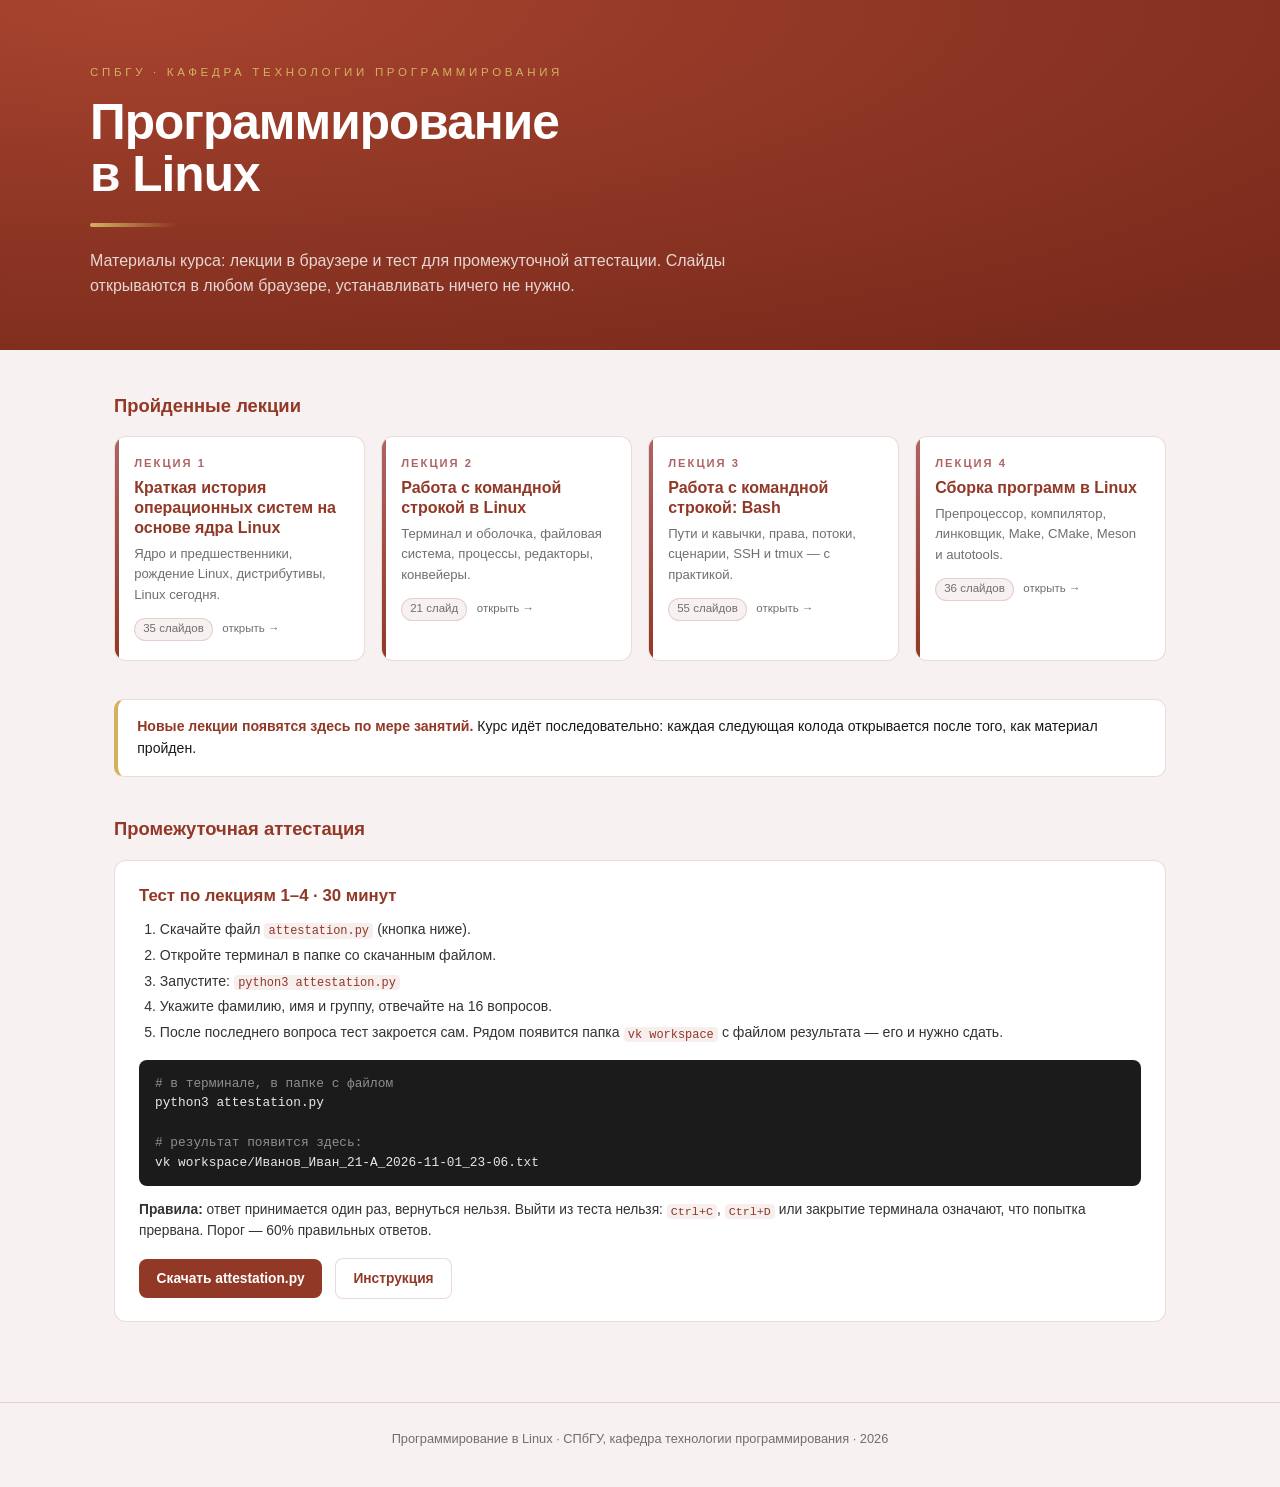
==== index.html @ dd2f9af8 "Программирование в Linux: лекции 1-4 и тест" ====
<!DOCTYPE html>
<html lang="ru">
<head>
<meta charset="utf-8" />
<meta name="viewport" content="width=device-width, initial-scale=1" />
<title>Программирование в Linux — СПбГУ</title>
<style>
  :root {
    --wine: #923826;
    --wine-dark: #7a2a1c;
    --gold: #d3b25f;
    --rose: #ae6464;
    --tint: #f8f1f1;
    --ink: #181818;
    --muted: #6f6f6f;
    --line: rgba(146, 56, 38, 0.18);
  }
  * { box-sizing: border-box; }
  body {
    margin: 0;
    font-family: "Liberation Sans", "DejaVu Sans", system-ui, sans-serif;
    background: var(--tint);
    color: var(--ink);
    line-height: 1.55;
  }
  header {
    background: radial-gradient(120% 120% at 12% 8%, #24457f 0%, #16233c 45%, #0d1020 100%);
    background: radial-gradient(120% 120% at 10% 0%, #a8442f 0%, var(--wine) 45%, var(--wine-dark) 100%);
    color: #fff;
    padding: 4rem 1.5rem 3.2rem;
  }
  .wrap { max-width: 1100px; margin: 0 auto; }
  .kicker {
    font-size: 0.72rem; letter-spacing: 0.32em; text-transform: uppercase;
    color: var(--gold); margin: 0 0 0.9rem;
  }
  h1 { font-size: clamp(2rem, 5vw, 3.1rem); margin: 0; line-height: 1.05; letter-spacing: -0.02em; }
  .sub { color: rgba(255,255,255,.8); margin: 1rem 0 0; max-width: 40rem; font-size: 1rem; }
  .rule { width: 86px; height: 4px; border-radius: 4px; background: linear-gradient(90deg, var(--gold), transparent); margin: 1.4rem 0; }
  main { max-width: 1100px; margin: 0 auto; padding: 2.6rem 1.5rem 1rem; }
  h2 { font-size: 1.15rem; color: var(--wine); margin: 0 0 1rem; }
  .grid { display: grid; grid-template-columns: repeat(auto-fit, minmax(240px, 1fr)); gap: 1rem; }
  .card {
    display: block; text-decoration: none; color: inherit;
    background: #fff; border: 1px solid var(--line); border-radius: 12px;
    padding: 1.1rem 1.2rem 1.2rem; position: relative; overflow: hidden;
    transition: transform .18s ease, box-shadow .18s ease, border-color .18s ease;
  }
  .card::before {
    content: ""; position: absolute; left: 0; top: 0; bottom: 0; width: 4px;
    background: linear-gradient(180deg, var(--rose), var(--wine));
  }
  .card:hover { transform: translateY(-3px); box-shadow: 0 14px 30px rgba(146,56,38,.16); border-color: rgba(146,56,38,.35); }
  .num { font-size: .7rem; letter-spacing: .18em; color: var(--rose); font-weight: 700; }
  .card h3 { margin: .35rem 0 .4rem; font-size: 1rem; color: var(--wine); line-height: 1.25; }
  .card p { margin: 0; font-size: .82rem; color: var(--muted); }
  .meta { margin-top: .8rem; font-size: .72rem; color: var(--muted); display: flex; gap: .6rem; align-items: center; }
  .pill { background: var(--tint); border: 1px solid var(--line); border-radius: 99px; padding: .1rem .5rem; }
  .note {
    background: #fff; border: 1px solid var(--line); border-left: 4px solid var(--gold);
    border-radius: 10px; padding: 1rem 1.2rem; margin: 2.4rem 0 1rem; font-size: .88rem;
  }
  .note b { color: var(--wine); }
  .test {
    background: #fff; border: 1px solid var(--line); border-radius: 12px;
    padding: 1.4rem 1.5rem; margin: 1rem 0 2rem;
  }
  .test h3 { margin: 0 0 .5rem; color: var(--wine); font-size: 1.05rem; }
  .test ol { margin: .6rem 0 1rem; padding-left: 1.3rem; font-size: .88rem; color: #333; }
  .test li { margin: .25rem 0; }
  code {
    font-family: "Liberation Mono", "DejaVu Sans Mono", monospace;
    font-size: .85em; background: rgba(146,56,38,.08); color: var(--wine);
    border-radius: 4px; padding: .05em .35em;
  }
  pre {
    background: #1b1b1b; color: #e8e8e8; border-radius: 8px; padding: .85rem 1rem;
    overflow-x: auto; font-family: "Liberation Mono", monospace; font-size: .8rem;
  }
  pre .c { color: #8f8f8f; }
  .btn {
    display: inline-block; text-decoration: none; background: var(--wine); color: #fff;
    border-radius: 8px; padding: .55rem 1.1rem; font-size: .86rem; font-weight: 600;
    transition: background .18s ease;
  }
  .btn:hover { background: var(--wine-dark); }
  .btn.ghost { background: #fff; color: var(--wine); border: 1px solid var(--line); margin-left: .5rem; }
  footer {
    border-top: 1px solid var(--line); margin-top: 2rem; padding: 1.6rem 1.5rem 2.4rem;
    color: var(--muted); font-size: .8rem; text-align: center;
  }
</style>
</head>
<body>

<header>
  <div class="wrap">
    <p class="kicker">СПбГУ · кафедра технологии программирования</p>
    <h1>Программирование<br>в Linux</h1>
    <div class="rule"></div>
    <p class="sub">
      Материалы курса: лекции в браузере и тест для промежуточной аттестации.
      Слайды открываются в любом браузере, устанавливать ничего не нужно.
    </p>
  </div>
</header>

<main>

  <h2>Пройденные лекции</h2>

  <div class="grid">

    <a class="card" href="./01/">
      <div class="num">ЛЕКЦИЯ 1</div>
      <h3>Краткая история операционных систем на основе ядра Linux</h3>
      <p>Ядро и предшественники, рождение Linux, дистрибутивы, Linux сегодня.</p>
      <div class="meta"><span class="pill">35 слайдов</span> <span>открыть →</span></div>
    </a>

    <a class="card" href="./02/">
      <div class="num">ЛЕКЦИЯ 2</div>
      <h3>Работа с командной строкой в Linux</h3>
      <p>Терминал и оболочка, файловая система, процессы, редакторы, конвейеры.</p>
      <div class="meta"><span class="pill">21 слайд</span> <span>открыть →</span></div>
    </a>

    <a class="card" href="./03/">
      <div class="num">ЛЕКЦИЯ 3</div>
      <h3>Работа с командной строкой: Bash</h3>
      <p>Пути и кавычки, права, потоки, сценарии, SSH и tmux — с практикой.</p>
      <div class="meta"><span class="pill">55 слайдов</span> <span>открыть →</span></div>
    </a>

    <a class="card" href="./04/">
      <div class="num">ЛЕКЦИЯ 4</div>
      <h3>Сборка программ в Linux</h3>
      <p>Препроцессор, компилятор, линковщик, Make, CMake, Meson и autotools.</p>
      <div class="meta"><span class="pill">36 слайдов</span> <span>открыть →</span></div>
    </a>

  </div>

  <div class="note">
    <b>Новые лекции появятся здесь по мере занятий.</b> Курс идёт последовательно:
    каждая следующая колода открывается после того, как материал пройден.
  </div>

  <h2 style="margin-top:2.4rem">Промежуточная аттестация</h2>

  <div class="test">
    <h3>Тест по лекциям 1–4 · 30 минут</h3>
    <ol>
      <li>Скачайте файл <code>attestation.py</code> (кнопка ниже).</li>
      <li>Откройте терминал в папке со скачанным файлом.</li>
      <li>Запустите: <code>python3 attestation.py</code></li>
      <li>Укажите фамилию, имя и группу, отвечайте на 16 вопросов.</li>
      <li>После последнего вопроса тест закроется сам. Рядом появится папка
          <code>vk workspace</code> с файлом результата — его и нужно сдать.</li>
    </ol>

    <pre><span class="c"># в терминале, в папке с файлом</span>
python3 attestation.py

<span class="c"># результат появится здесь:</span>
vk workspace/Иванов_Иван_21-А_2026-11-01_23-06.txt</pre>

    <p style="font-size:.86rem;color:#333;margin:.2rem 0 1rem">
      <b>Правила:</b> ответ принимается один раз, вернуться нельзя.
      Выйти из теста нельзя: <code>Ctrl+C</code>, <code>Ctrl+D</code> или закрытие
      терминала означают, что попытка прервана. Порог — 60% правильных ответов.
    </p>

    <a class="btn" href="./attestation/attestation.py" download>Скачать attestation.py</a>
    <a class="btn ghost" href="./attestation/README.md">Инструкция</a>
  </div>

</main>

<footer>
  Программирование в Linux · СПбГУ, кафедра технологии программирования · 2026
</footer>

</body>
</html>
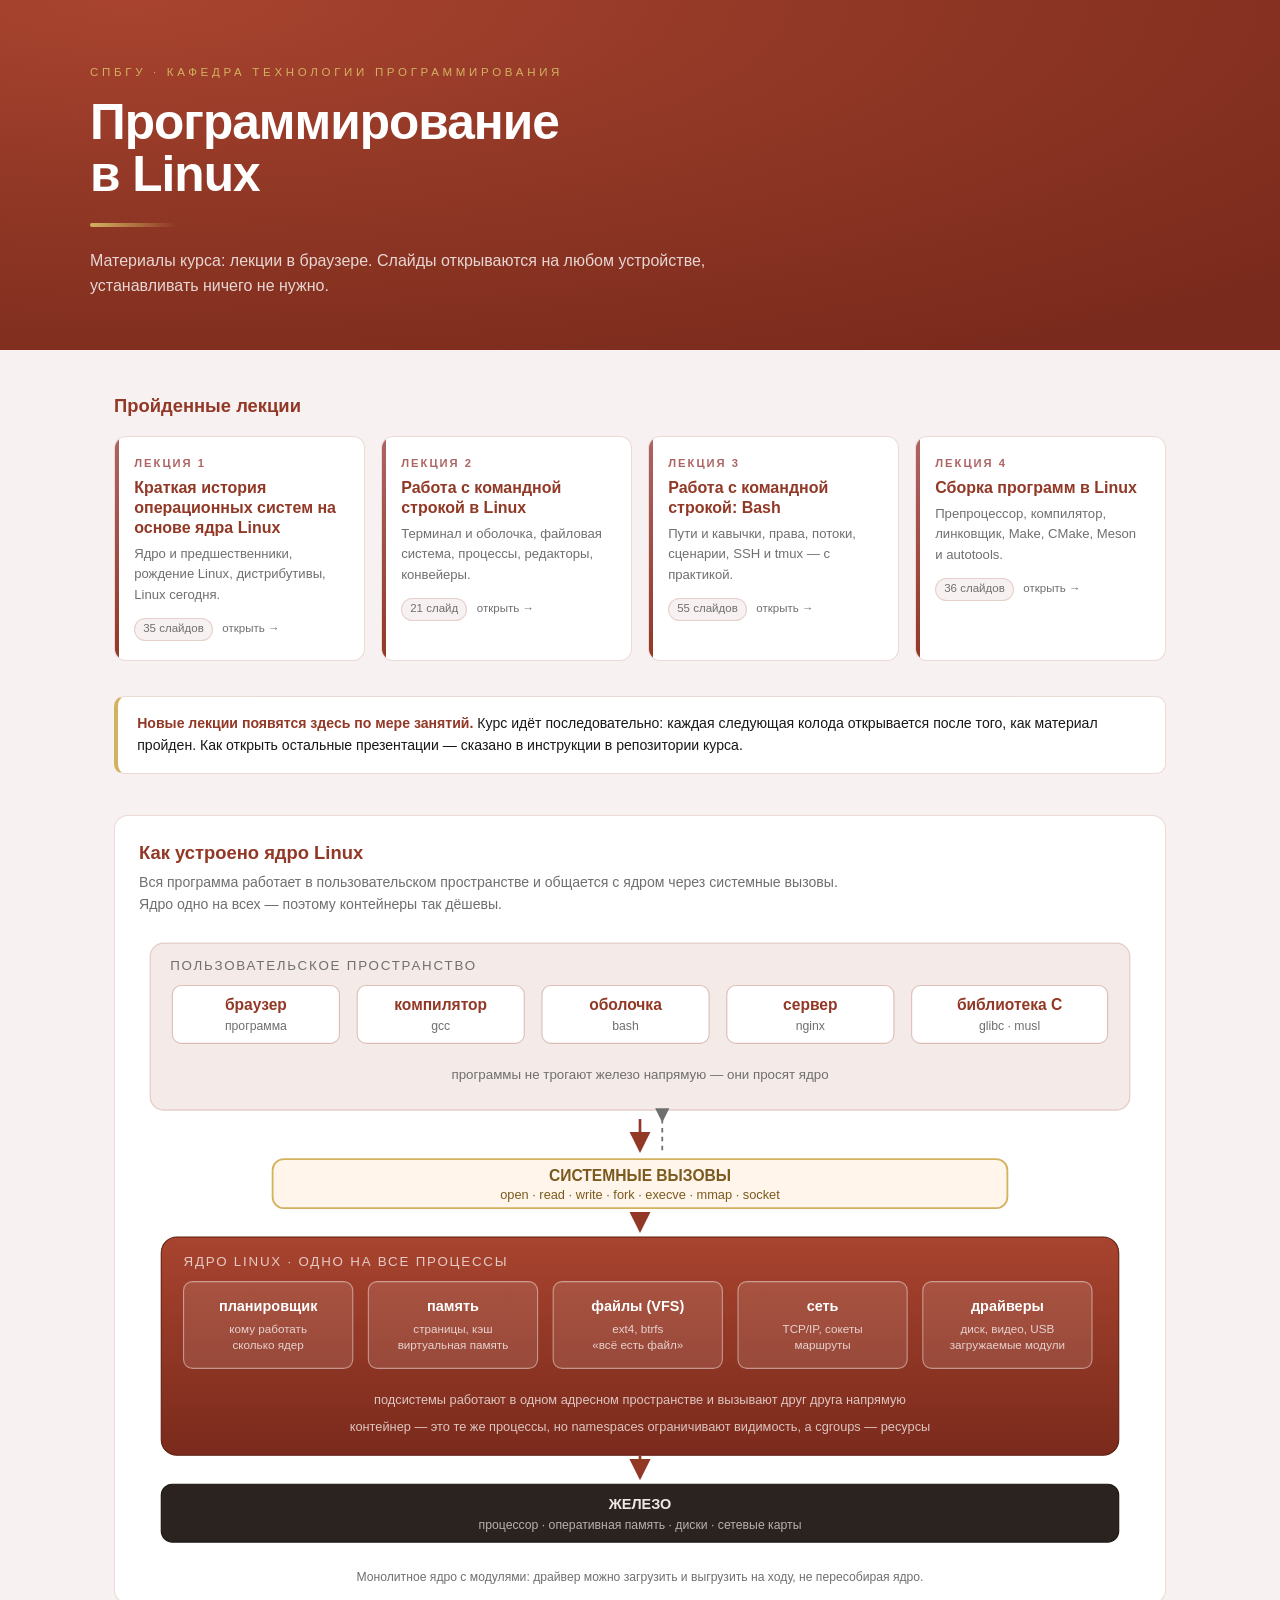
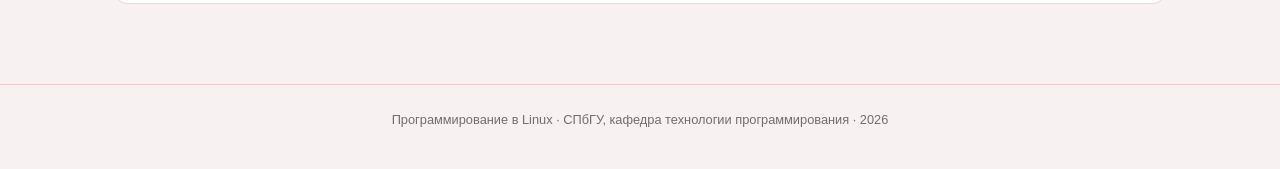
==== commit 425e7f63: "Убрать тест с сайта, добавить схему устройства ядра Linux" ====
--- a/index.html
+++ b/index.html
@@ -24,7 +24,6 @@
     line-height: 1.55;
   }
   header {
-    background: radial-gradient(120% 120% at 12% 8%, #24457f 0%, #16233c 45%, #0d1020 100%);
     background: radial-gradient(120% 120% at 10% 0%, #a8442f 0%, var(--wine) 45%, var(--wine-dark) 100%);
     color: #fff;
     padding: 4rem 1.5rem 3.2rem;
@@ -58,35 +57,24 @@
   .pill { background: var(--tint); border: 1px solid var(--line); border-radius: 99px; padding: .1rem .5rem; }
   .note {
     background: #fff; border: 1px solid var(--line); border-left: 4px solid var(--gold);
-    border-radius: 10px; padding: 1rem 1.2rem; margin: 2.4rem 0 1rem; font-size: .88rem;
+    border-radius: 10px; padding: 1rem 1.2rem; margin: 2.2rem 0 1rem; font-size: .88rem;
   }
   .note b { color: var(--wine); }
-  .test {
-    background: #fff; border: 1px solid var(--line); border-radius: 12px;
-    padding: 1.4rem 1.5rem; margin: 1rem 0 2rem;
-  }
-  .test h3 { margin: 0 0 .5rem; color: var(--wine); font-size: 1.05rem; }
-  .test ol { margin: .6rem 0 1rem; padding-left: 1.3rem; font-size: .88rem; color: #333; }
-  .test li { margin: .25rem 0; }
   code {
     font-family: "Liberation Mono", "DejaVu Sans Mono", monospace;
     font-size: .85em; background: rgba(146,56,38,.08); color: var(--wine);
     border-radius: 4px; padding: .05em .35em;
   }
-  pre {
-    background: #1b1b1b; color: #e8e8e8; border-radius: 8px; padding: .85rem 1rem;
-    overflow-x: auto; font-family: "Liberation Mono", monospace; font-size: .8rem;
-  }
-  pre .c { color: #8f8f8f; }
-  .btn {
-    display: inline-block; text-decoration: none; background: var(--wine); color: #fff;
-    border-radius: 8px; padding: .55rem 1.1rem; font-size: .86rem; font-weight: 600;
-    transition: background .18s ease;
-  }
-  .btn:hover { background: var(--wine-dark); }
-  .btn.ghost { background: #fff; color: var(--wine); border: 1px solid var(--line); margin-left: .5rem; }
+  .kernel {
+    background: #fff; border: 1px solid var(--line); border-radius: 14px;
+    padding: 1.4rem 1.5rem 1rem; margin: 2.6rem 0 3rem;
+  }
+  .kernel h2 { margin-bottom: .3rem; }
+  .kernel .lead { color: var(--muted); font-size: .88rem; margin: 0 0 1rem; max-width: 44rem; }
+  .kernel svg { width: 100%; height: auto; display: block; }
+  .kernel figcaption { color: var(--muted); font-size: .76rem; text-align: center; margin-top: .8rem; }
   footer {
-    border-top: 1px solid var(--line); margin-top: 2rem; padding: 1.6rem 1.5rem 2.4rem;
+    border-top: 1px solid var(--line); margin-top: 1rem; padding: 1.6rem 1.5rem 2.4rem;
     color: var(--muted); font-size: .8rem; text-align: center;
   }
 </style>
@@ -99,8 +87,8 @@
     <h1>Программирование<br>в Linux</h1>
     <div class="rule"></div>
     <p class="sub">
-      Материалы курса: лекции в браузере и тест для промежуточной аттестации.
-      Слайды открываются в любом браузере, устанавливать ничего не нужно.
+      Материалы курса: лекции в браузере. Слайды открываются на любом
+      устройстве, устанавливать ничего не нужно.
     </p>
   </div>
 </header>
@@ -144,36 +132,125 @@
   <div class="note">
     <b>Новые лекции появятся здесь по мере занятий.</b> Курс идёт последовательно:
     каждая следующая колода открывается после того, как материал пройден.
+    Как открыть остальные презентации — сказано в инструкции в репозитории курса.
   </div>
 
-  <h2 style="margin-top:2.4rem">Промежуточная аттестация</h2>
-
-  <div class="test">
-    <h3>Тест по лекциям 1–4 · 30 минут</h3>
-    <ol>
-      <li>Скачайте файл <code>attestation.py</code> (кнопка ниже).</li>
-      <li>Откройте терминал в папке со скачанным файлом.</li>
-      <li>Запустите: <code>python3 attestation.py</code></li>
-      <li>Укажите фамилию, имя и группу, отвечайте на 16 вопросов.</li>
-      <li>После последнего вопроса тест закроется сам. Рядом появится папка
-          <code>vk workspace</code> с файлом результата — его и нужно сдать.</li>
-    </ol>
-
-    <pre><span class="c"># в терминале, в папке с файлом</span>
-python3 attestation.py
-
-<span class="c"># результат появится здесь:</span>
-vk workspace/Иванов_Иван_21-А_2026-11-01_23-06.txt</pre>
-
-    <p style="font-size:.86rem;color:#333;margin:.2rem 0 1rem">
-      <b>Правила:</b> ответ принимается один раз, вернуться нельзя.
-      Выйти из теста нельзя: <code>Ctrl+C</code>, <code>Ctrl+D</code> или закрытие
-      терминала означают, что попытка прервана. Порог — 60% правильных ответов.
+  <figure class="kernel">
+    <h2>Как устроено ядро Linux</h2>
+    <p class="lead">
+      Вся программа работает в пользовательском пространстве и общается
+      с ядром через системные вызовы. Ядро одно на всех — поэтому контейнеры
+      так дёшевы.
     </p>
 
-    <a class="btn" href="./attestation/attestation.py" download>Скачать attestation.py</a>
-    <a class="btn ghost" href="./attestation/README.md">Инструкция</a>
-  </div>
+    <svg viewBox="0 0 900 560" role="img" aria-label="Схема устройства ядра Linux: пользовательское пространство, системные вызовы, подсистемы ядра, железо">
+      <defs>
+        <linearGradient id="kernGrad" x1="0" y1="0" x2="0" y2="1">
+          <stop offset="0%" stop-color="#a8442f" />
+          <stop offset="100%" stop-color="#7a2a1c" />
+        </linearGradient>
+        <marker id="arrow" markerWidth="9" markerHeight="9" refX="7" refY="4" orient="auto">
+          <path d="M0 0 L8 4 L0 8 Z" fill="#923826" />
+        </marker>
+        <marker id="arrowUp" markerWidth="9" markerHeight="9" refX="2" refY="4" orient="auto">
+          <path d="M8 0 L0 4 L8 8 Z" fill="#6f6f6f" />
+        </marker>
+      </defs>
+
+      <!-- Пользовательское пространство -->
+      <rect x="10" y="10" width="880" height="150" rx="12" fill="#f4eae7" stroke="rgba(146,56,38,.22)" />
+      <text x="28" y="34" font-size="12" fill="#6f6f6f" letter-spacing="1.6">ПОЛЬЗОВАТЕЛЬСКОЕ ПРОСТРАНСТВО</text>
+
+      <rect x="30" y="48" width="150" height="52" rx="8" fill="#fff" stroke="rgba(146,56,38,.28)" />
+      <text x="105" y="70" font-size="14" fill="#923826" font-weight="bold" text-anchor="middle">браузер</text>
+      <text x="105" y="88" font-size="11" fill="#6f6f6f" text-anchor="middle">программа</text>
+
+      <rect x="196" y="48" width="150" height="52" rx="8" fill="#fff" stroke="rgba(146,56,38,.28)" />
+      <text x="271" y="70" font-size="14" fill="#923826" font-weight="bold" text-anchor="middle">компилятор</text>
+      <text x="271" y="88" font-size="11" fill="#6f6f6f" text-anchor="middle">gcc</text>
+
+      <rect x="362" y="48" width="150" height="52" rx="8" fill="#fff" stroke="rgba(146,56,38,.28)" />
+      <text x="437" y="70" font-size="14" fill="#923826" font-weight="bold" text-anchor="middle">оболочка</text>
+      <text x="437" y="88" font-size="11" fill="#6f6f6f" text-anchor="middle">bash</text>
+
+      <rect x="528" y="48" width="150" height="52" rx="8" fill="#fff" stroke="rgba(146,56,38,.28)" />
+      <text x="603" y="70" font-size="14" fill="#923826" font-weight="bold" text-anchor="middle">сервер</text>
+      <text x="603" y="88" font-size="11" fill="#6f6f6f" text-anchor="middle">nginx</text>
+
+      <rect x="694" y="48" width="176" height="52" rx="8" fill="#fff" stroke="rgba(146,56,38,.28)" />
+      <text x="782" y="70" font-size="14" fill="#923826" font-weight="bold" text-anchor="middle">библиотека C</text>
+      <text x="782" y="88" font-size="11" fill="#6f6f6f" text-anchor="middle">glibc · musl</text>
+
+      <text x="450" y="132" font-size="12" fill="#6f6f6f" text-anchor="middle">
+        программы не трогают железо напрямую — они просят ядро
+      </text>
+
+      <!-- Системные вызовы -->
+      <path d="M450 168 L450 196" stroke="#923826" stroke-width="2.4" marker-end="url(#arrow)" />
+      <path d="M470 196 L470 168" stroke="#6f6f6f" stroke-width="1.6" stroke-dasharray="4 4" marker-end="url(#arrowUp)" />
+
+      <rect x="120" y="204" width="660" height="44" rx="10" fill="#fff5ea" stroke="#d3b25f" stroke-width="1.6" />
+      <text x="450" y="224" font-size="14" fill="#7a5a1e" font-weight="bold" text-anchor="middle">СИСТЕМНЫЕ ВЫЗОВЫ</text>
+      <text x="450" y="240" font-size="11.5" fill="#7a5a1e" text-anchor="middle">
+        open · read · write · fork · execve · mmap · socket
+      </text>
+
+      <!-- Ядро -->
+      <path d="M450 252 L450 268" stroke="#923826" stroke-width="2.4" marker-end="url(#arrow)" />
+
+      <rect x="20" y="274" width="860" height="196" rx="14" fill="url(#kernGrad)" stroke="#5f1f14" />
+      <text x="40" y="300" font-size="12" fill="rgba(255,255,255,.72)" letter-spacing="1.6">ЯДРО LINUX · ОДНО НА ВСЕ ПРОЦЕССЫ</text>
+
+      <g fill="rgba(255,255,255,.10)" stroke="rgba(255,255,255,.45)">
+        <rect x="40" y="314" width="152" height="78" rx="8" />
+        <rect x="206" y="314" width="152" height="78" rx="8" />
+        <rect x="372" y="314" width="152" height="78" rx="8" />
+        <rect x="538" y="314" width="152" height="78" rx="8" />
+        <rect x="704" y="314" width="152" height="78" rx="8" />
+      </g>
+
+      <g fill="#fff" font-size="13" font-weight="bold" text-anchor="middle">
+        <text x="116" y="340">планировщик</text>
+        <text x="282" y="340">память</text>
+        <text x="448" y="340">файлы (VFS)</text>
+        <text x="614" y="340">сеть</text>
+        <text x="780" y="340">драйверы</text>
+      </g>
+      <g fill="rgba(255,255,255,.75)" font-size="10.5" text-anchor="middle">
+        <text x="116" y="360">кому работать</text>
+        <text x="116" y="375">сколько ядер</text>
+        <text x="282" y="360">страницы, кэш</text>
+        <text x="282" y="375">виртуальная память</text>
+        <text x="448" y="360">ext4, btrfs</text>
+        <text x="448" y="375">«всё есть файл»</text>
+        <text x="614" y="360">TCP/IP, сокеты</text>
+        <text x="614" y="375">маршруты</text>
+        <text x="780" y="360">диск, видео, USB</text>
+        <text x="780" y="375">загружаемые модули</text>
+      </g>
+
+      <text x="450" y="424" font-size="11.5" fill="rgba(255,255,255,.72)" text-anchor="middle">
+        подсистемы работают в одном адресном пространстве и вызывают друг друга напрямую
+      </text>
+      <text x="450" y="448" font-size="11.5" fill="rgba(255,255,255,.72)" text-anchor="middle">
+        контейнер — это те же процессы, но namespaces ограничивают видимость, а cgroups — ресурсы
+      </text>
+
+      <!-- Железо -->
+      <path d="M450 470 L450 490" stroke="#923826" stroke-width="2.4" marker-end="url(#arrow)" />
+
+      <rect x="20" y="496" width="860" height="52" rx="10" fill="#2a2320" stroke="#1b1512" />
+      <text x="450" y="518" font-size="13" fill="#f0e6e2" font-weight="bold" text-anchor="middle">ЖЕЛЕЗО</text>
+      <text x="450" y="536" font-size="11" fill="rgba(240,230,226,.72)" text-anchor="middle">
+        процессор · оперативная память · диски · сетевые карты
+      </text>
+    </svg>
+
+    <figcaption>
+      Монолитное ядро с модулями: драйвер можно загрузить и выгрузить на ходу,
+      не пересобирая ядро.
+    </figcaption>
+  </figure>
 
 </main>
 
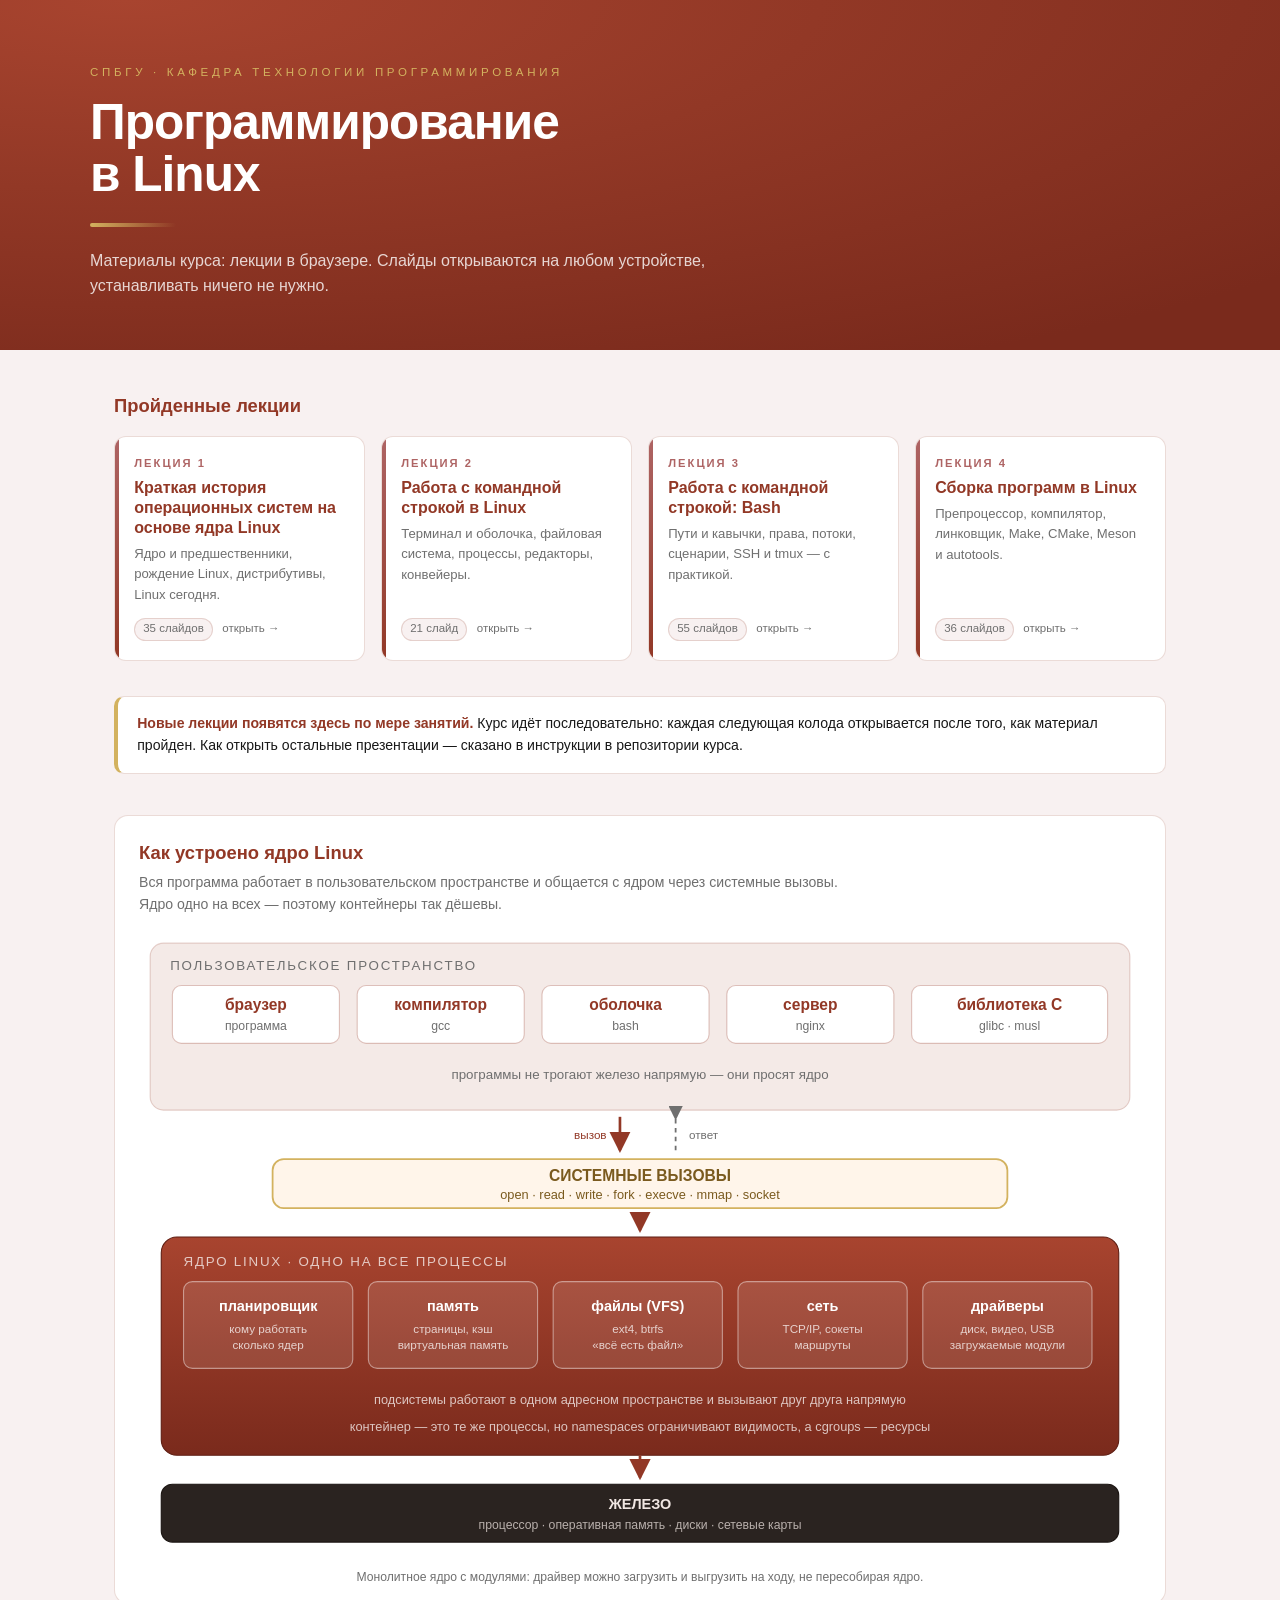
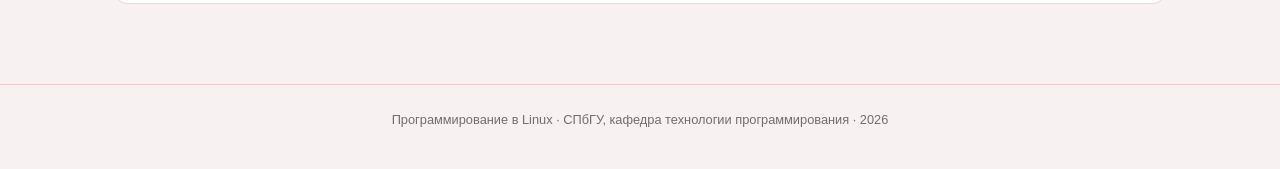
==== commit 7a5d5522: "Карточки одной высоты, подписи у стрелок системных вызовов" ====
--- a/index.html
+++ b/index.html
@@ -40,7 +40,7 @@
   h2 { font-size: 1.15rem; color: var(--wine); margin: 0 0 1rem; }
   .grid { display: grid; grid-template-columns: repeat(auto-fit, minmax(240px, 1fr)); gap: 1rem; }
   .card {
-    display: block; text-decoration: none; color: inherit;
+    display: flex; flex-direction: column; text-decoration: none; color: inherit;
     background: #fff; border: 1px solid var(--line); border-radius: 12px;
     padding: 1.1rem 1.2rem 1.2rem; position: relative; overflow: hidden;
     transition: transform .18s ease, box-shadow .18s ease, border-color .18s ease;
@@ -53,7 +53,7 @@
   .num { font-size: .7rem; letter-spacing: .18em; color: var(--rose); font-weight: 700; }
   .card h3 { margin: .35rem 0 .4rem; font-size: 1rem; color: var(--wine); line-height: 1.25; }
   .card p { margin: 0; font-size: .82rem; color: var(--muted); }
-  .meta { margin-top: .8rem; font-size: .72rem; color: var(--muted); display: flex; gap: .6rem; align-items: center; }
+  .meta { margin-top: auto; padding-top: .8rem; font-size: .72rem; color: var(--muted); display: flex; gap: .6rem; align-items: center; }
   .pill { background: var(--tint); border: 1px solid var(--line); border-radius: 99px; padding: .1rem .5rem; }
   .note {
     background: #fff; border: 1px solid var(--line); border-left: 4px solid var(--gold);
@@ -186,8 +186,10 @@
       </text>
 
       <!-- Системные вызовы -->
-      <path d="M450 168 L450 196" stroke="#923826" stroke-width="2.4" marker-end="url(#arrow)" />
-      <path d="M470 196 L470 168" stroke="#6f6f6f" stroke-width="1.6" stroke-dasharray="4 4" marker-end="url(#arrowUp)" />
+      <path d="M432 166 L432 196" stroke="#923826" stroke-width="2.4" marker-end="url(#arrow)" />
+      <text x="420" y="186" font-size="10.5" fill="#923826" text-anchor="end">вызов</text>
+      <path d="M482 196 L482 166" stroke="#6f6f6f" stroke-width="1.6" stroke-dasharray="4 4" marker-end="url(#arrowUp)" />
+      <text x="494" y="186" font-size="10.5" fill="#6f6f6f">ответ</text>
 
       <rect x="120" y="204" width="660" height="44" rx="10" fill="#fff5ea" stroke="#d3b25f" stroke-width="1.6" />
       <text x="450" y="224" font-size="14" fill="#7a5a1e" font-weight="bold" text-anchor="middle">СИСТЕМНЫЕ ВЫЗОВЫ</text>
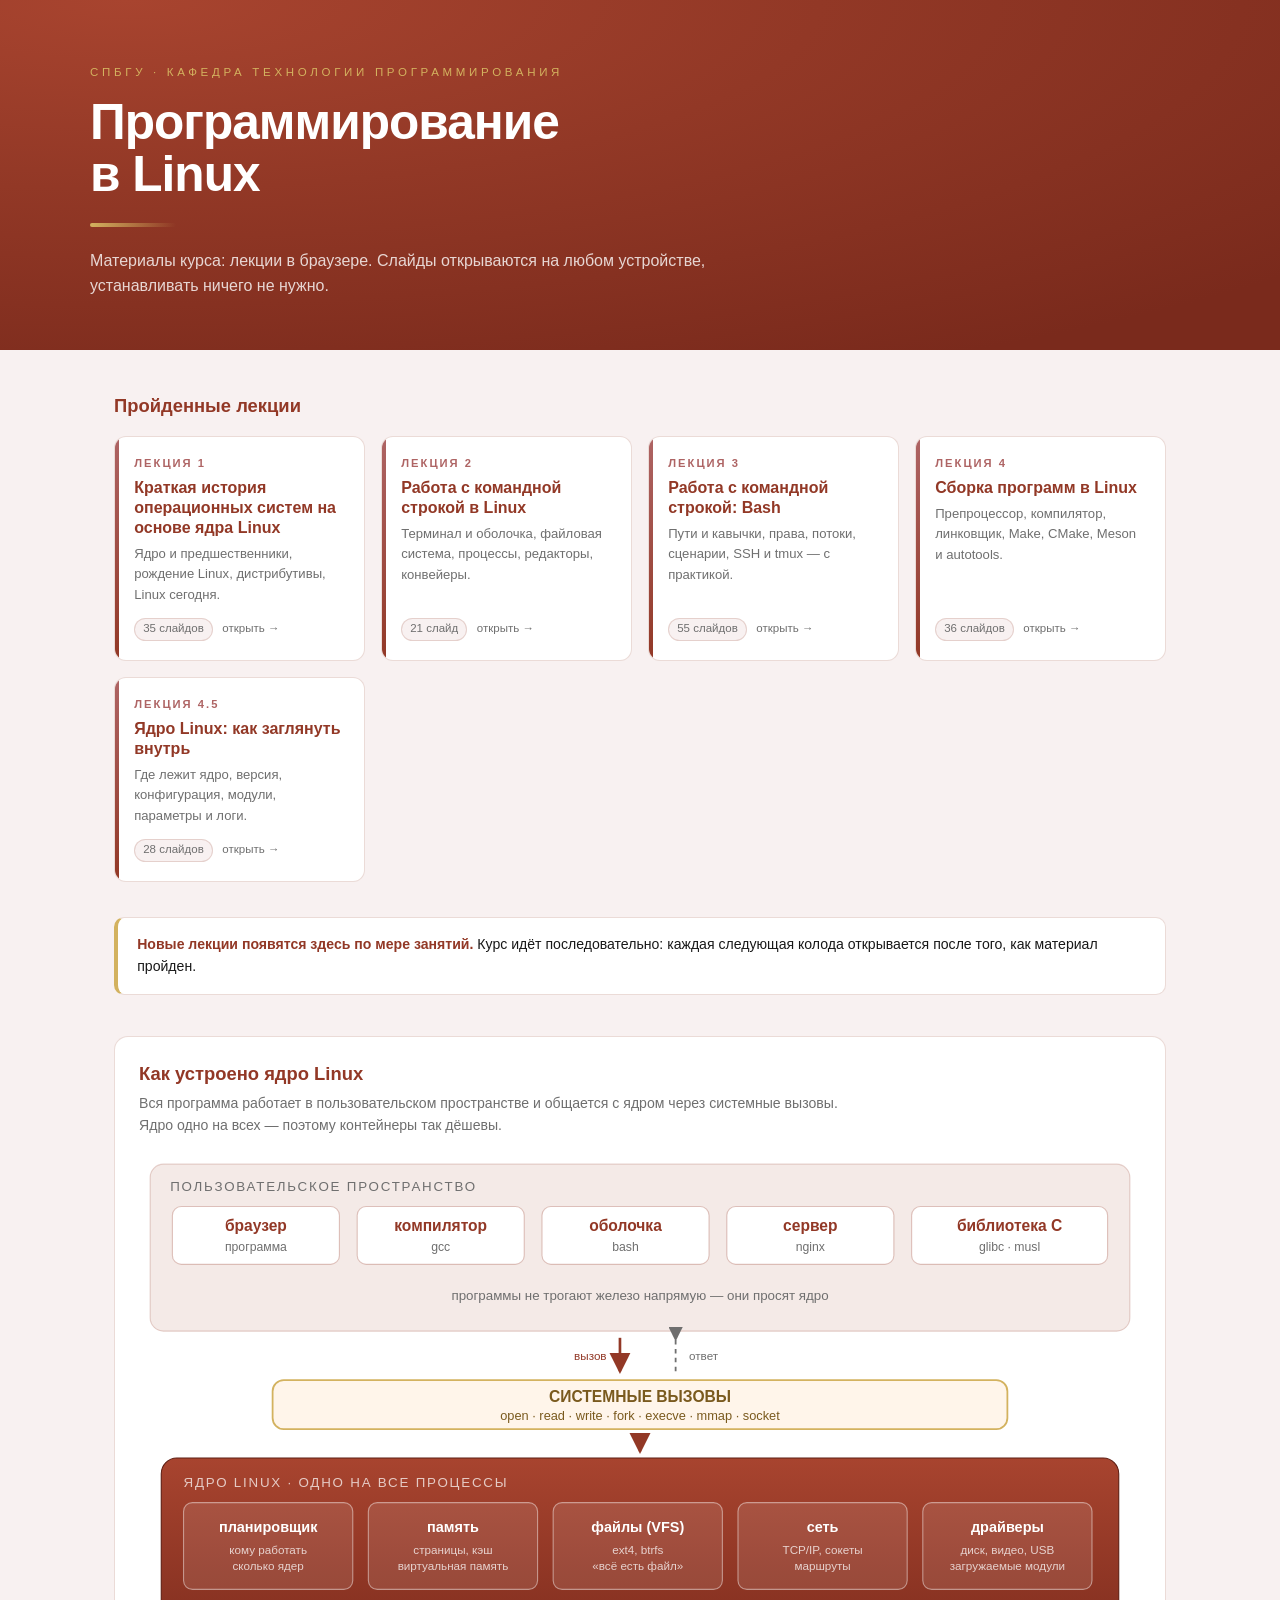
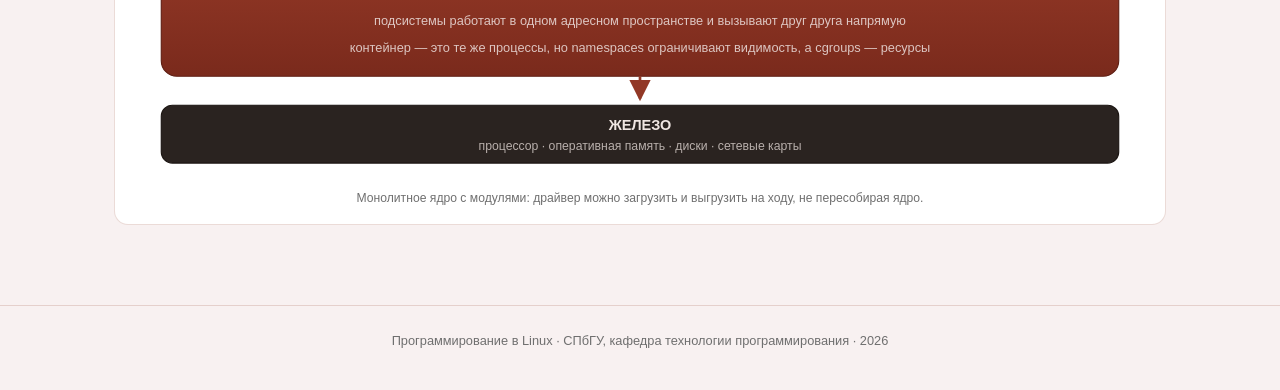
==== commit 8fd7bce4: "Открыть лекцию 4.5" ====
--- a/index.html
+++ b/index.html
@@ -98,7 +98,6 @@
   <h2>Пройденные лекции</h2>
 
   <div class="grid">
-
     <a class="card" href="./01/">
       <div class="num">ЛЕКЦИЯ 1</div>
       <h3>Краткая история операционных систем на основе ядра Linux</h3>
@@ -127,12 +126,17 @@
       <div class="meta"><span class="pill">36 слайдов</span> <span>открыть →</span></div>
     </a>
 
+    <a class="card" href="./4.5/">
+      <div class="num">ЛЕКЦИЯ 4.5</div>
+      <h3>Ядро Linux: как заглянуть внутрь</h3>
+      <p>Где лежит ядро, версия, конфигурация, модули, параметры и логи.</p>
+      <div class="meta"><span class="pill">28 слайдов</span> <span>открыть →</span></div>
+    </a>
   </div>
 
   <div class="note">
     <b>Новые лекции появятся здесь по мере занятий.</b> Курс идёт последовательно:
     каждая следующая колода открывается после того, как материал пройден.
-    Как открыть остальные презентации — сказано в инструкции в репозитории курса.
   </div>
 
   <figure class="kernel">
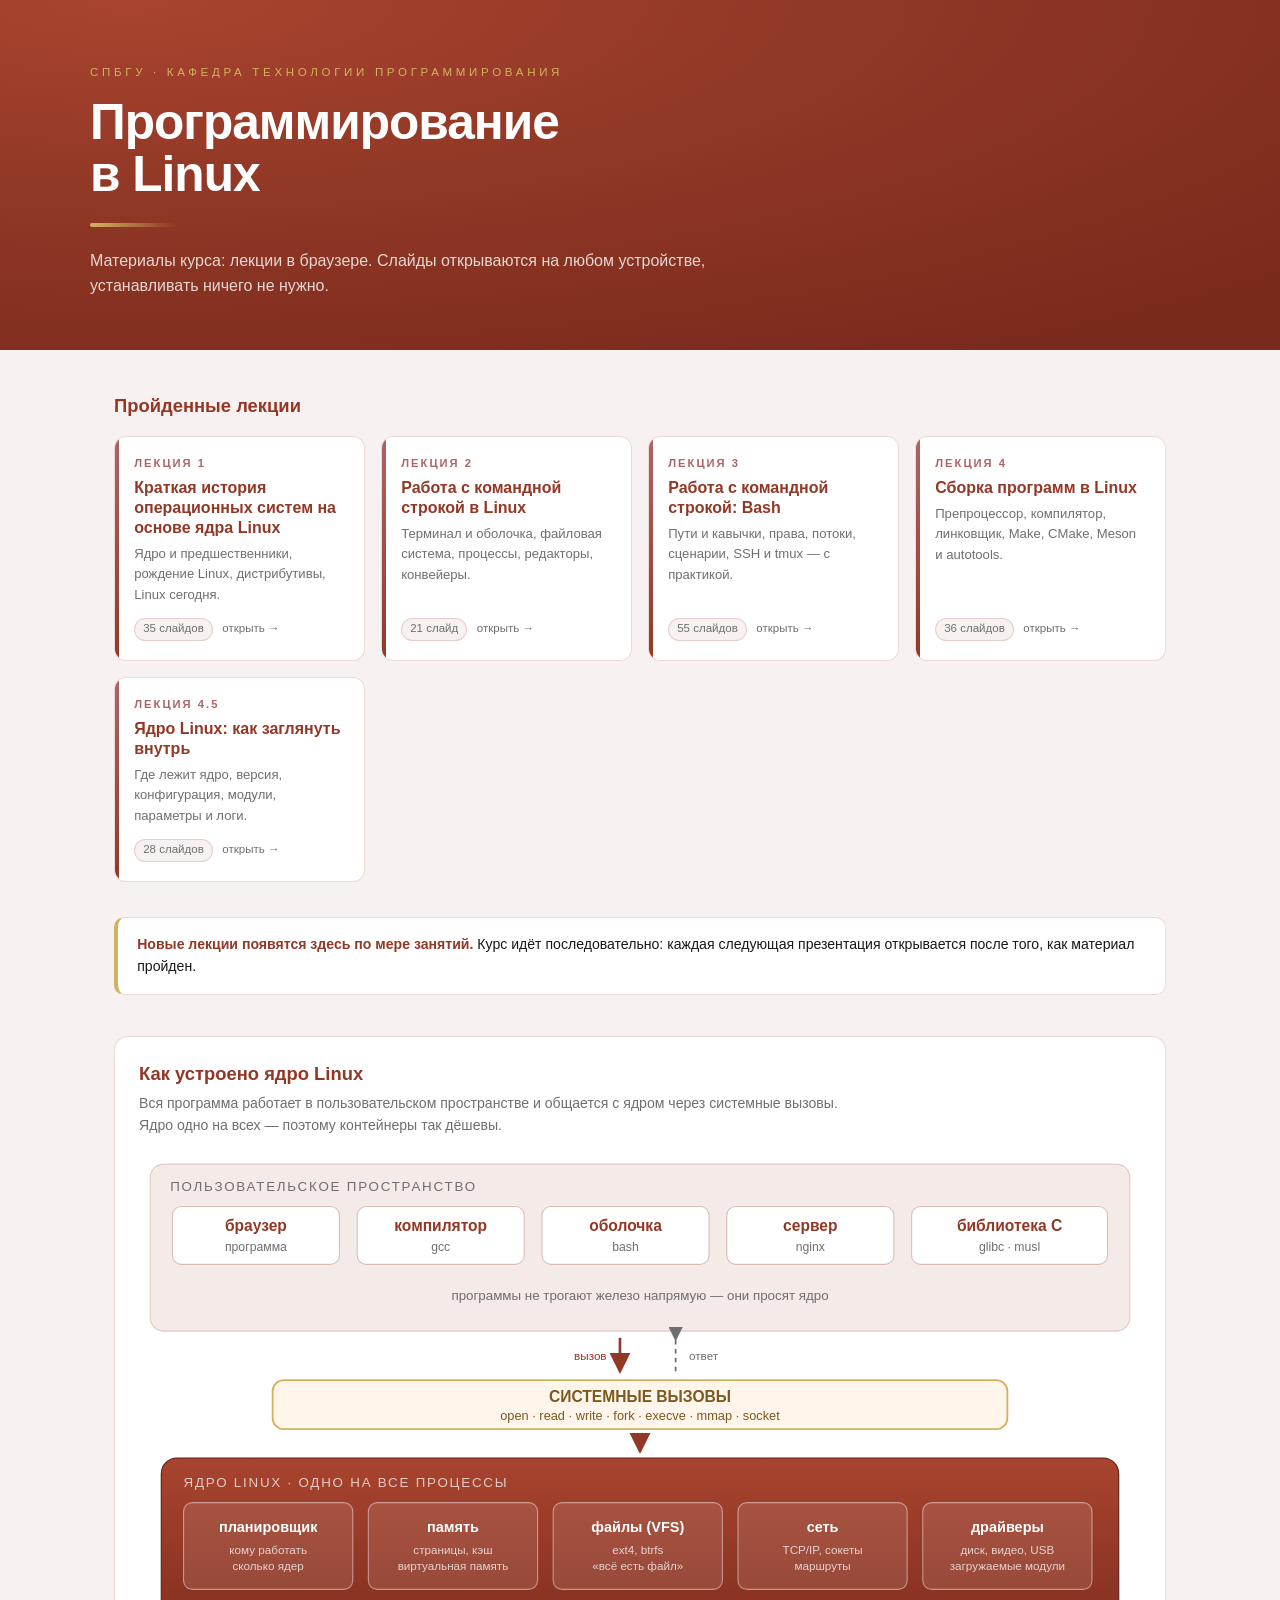
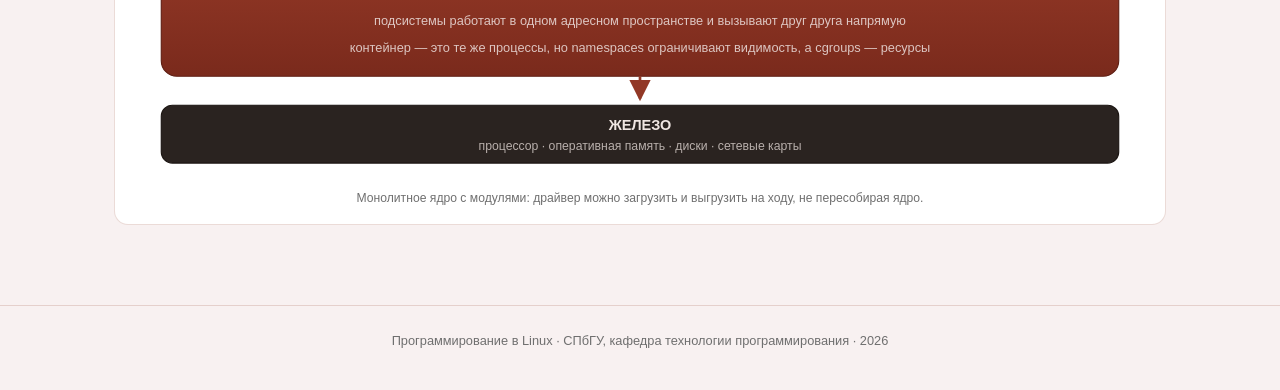
==== commit f3d917a4: "Update index.html" ====
--- a/index.html
+++ b/index.html
@@ -136,7 +136,7 @@
 
   <div class="note">
     <b>Новые лекции появятся здесь по мере занятий.</b> Курс идёт последовательно:
-    каждая следующая колода открывается после того, как материал пройден.
+    каждая следующая презентация открывается после того, как материал пройден.
   </div>
 
   <figure class="kernel">
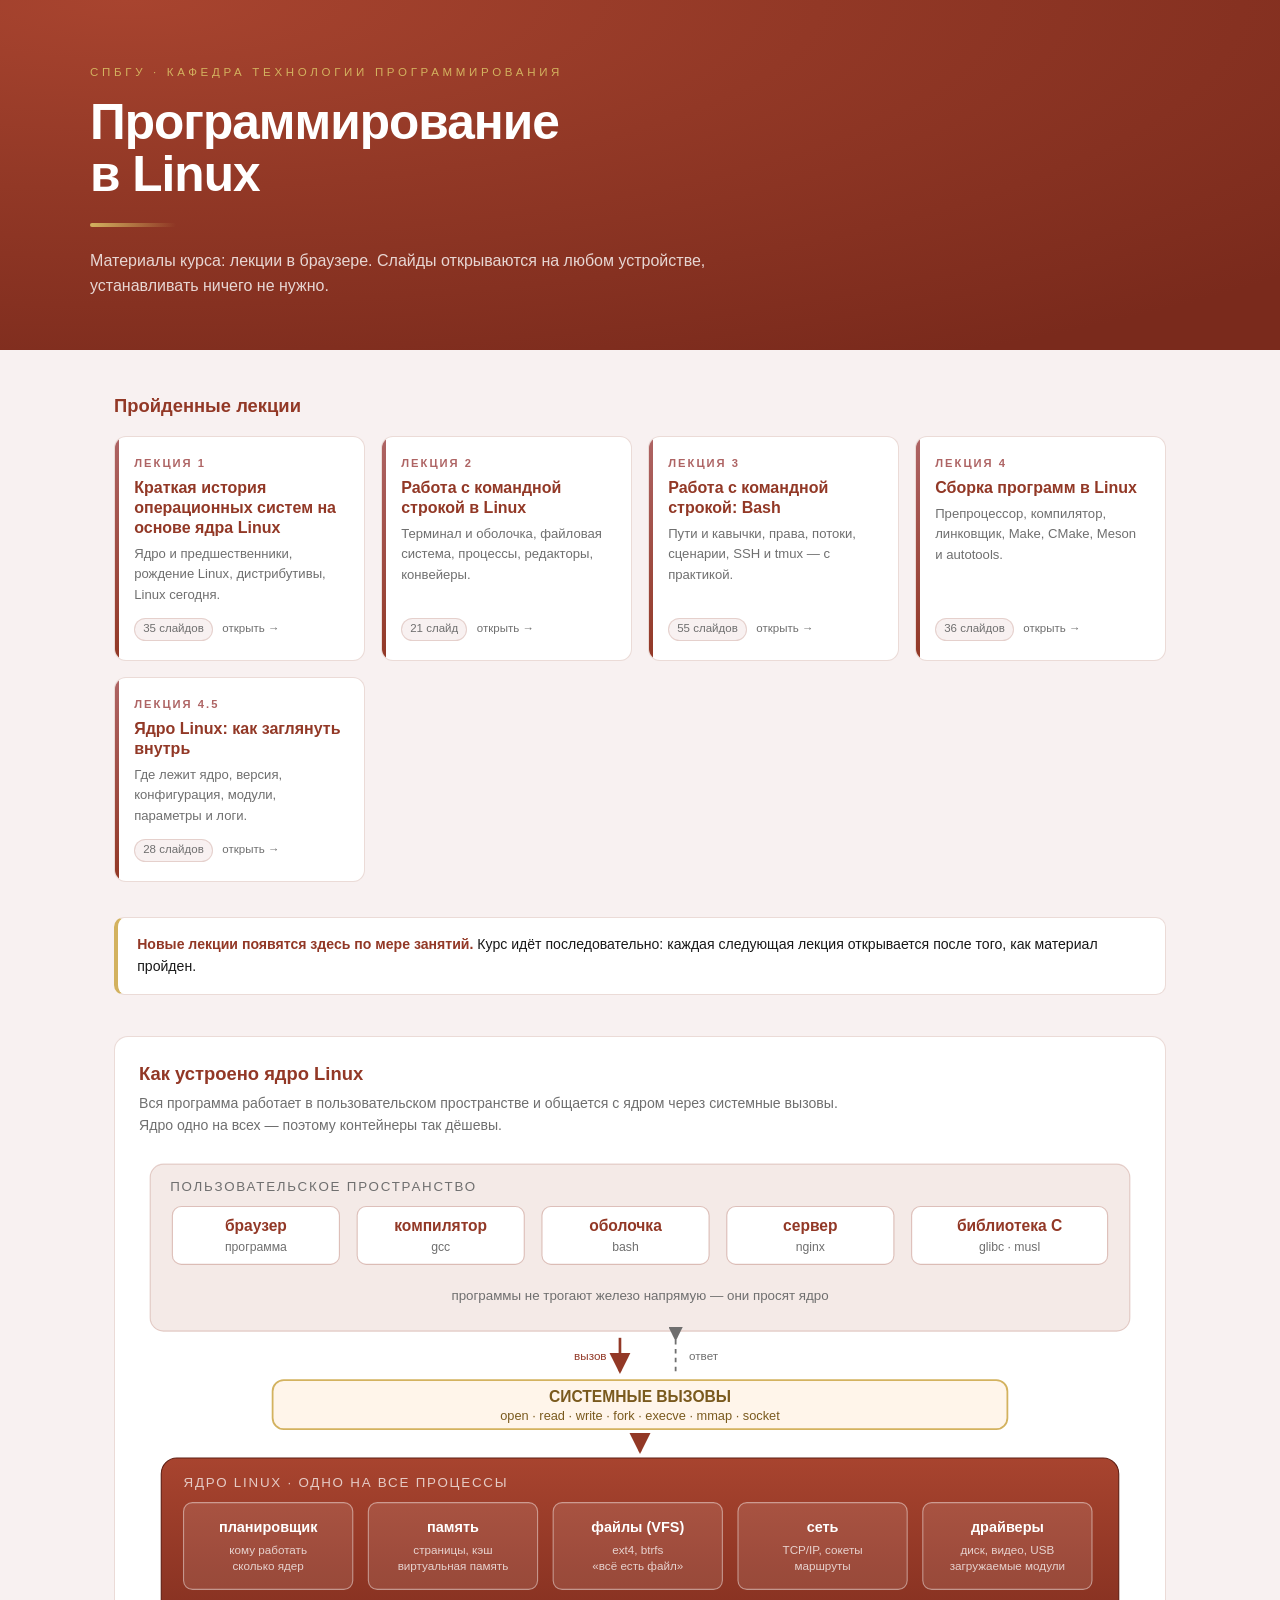
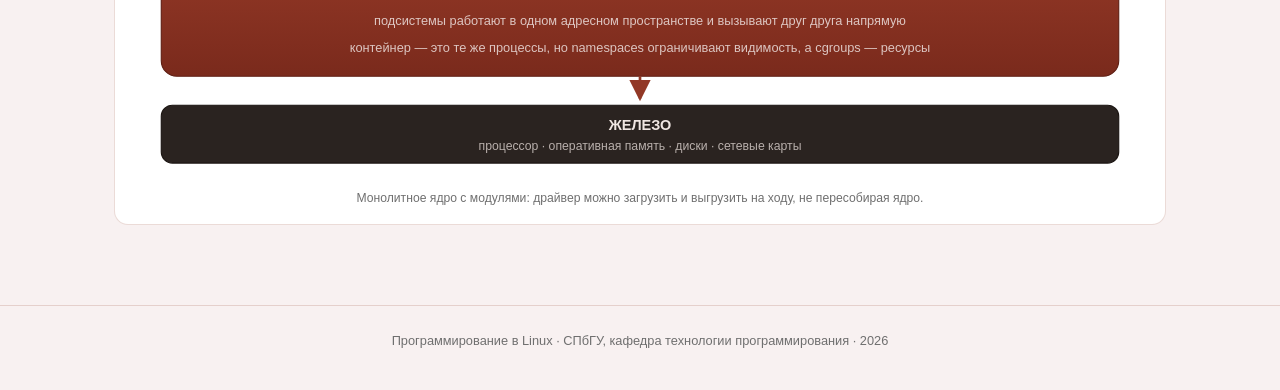
==== commit 085847c7: "Update index.html" ====
--- a/index.html
+++ b/index.html
@@ -136,7 +136,7 @@
 
   <div class="note">
     <b>Новые лекции появятся здесь по мере занятий.</b> Курс идёт последовательно:
-    каждая следующая презентация открывается после того, как материал пройден.
+    каждая следующая лекция открывается после того, как материал пройден.
   </div>
 
   <figure class="kernel">
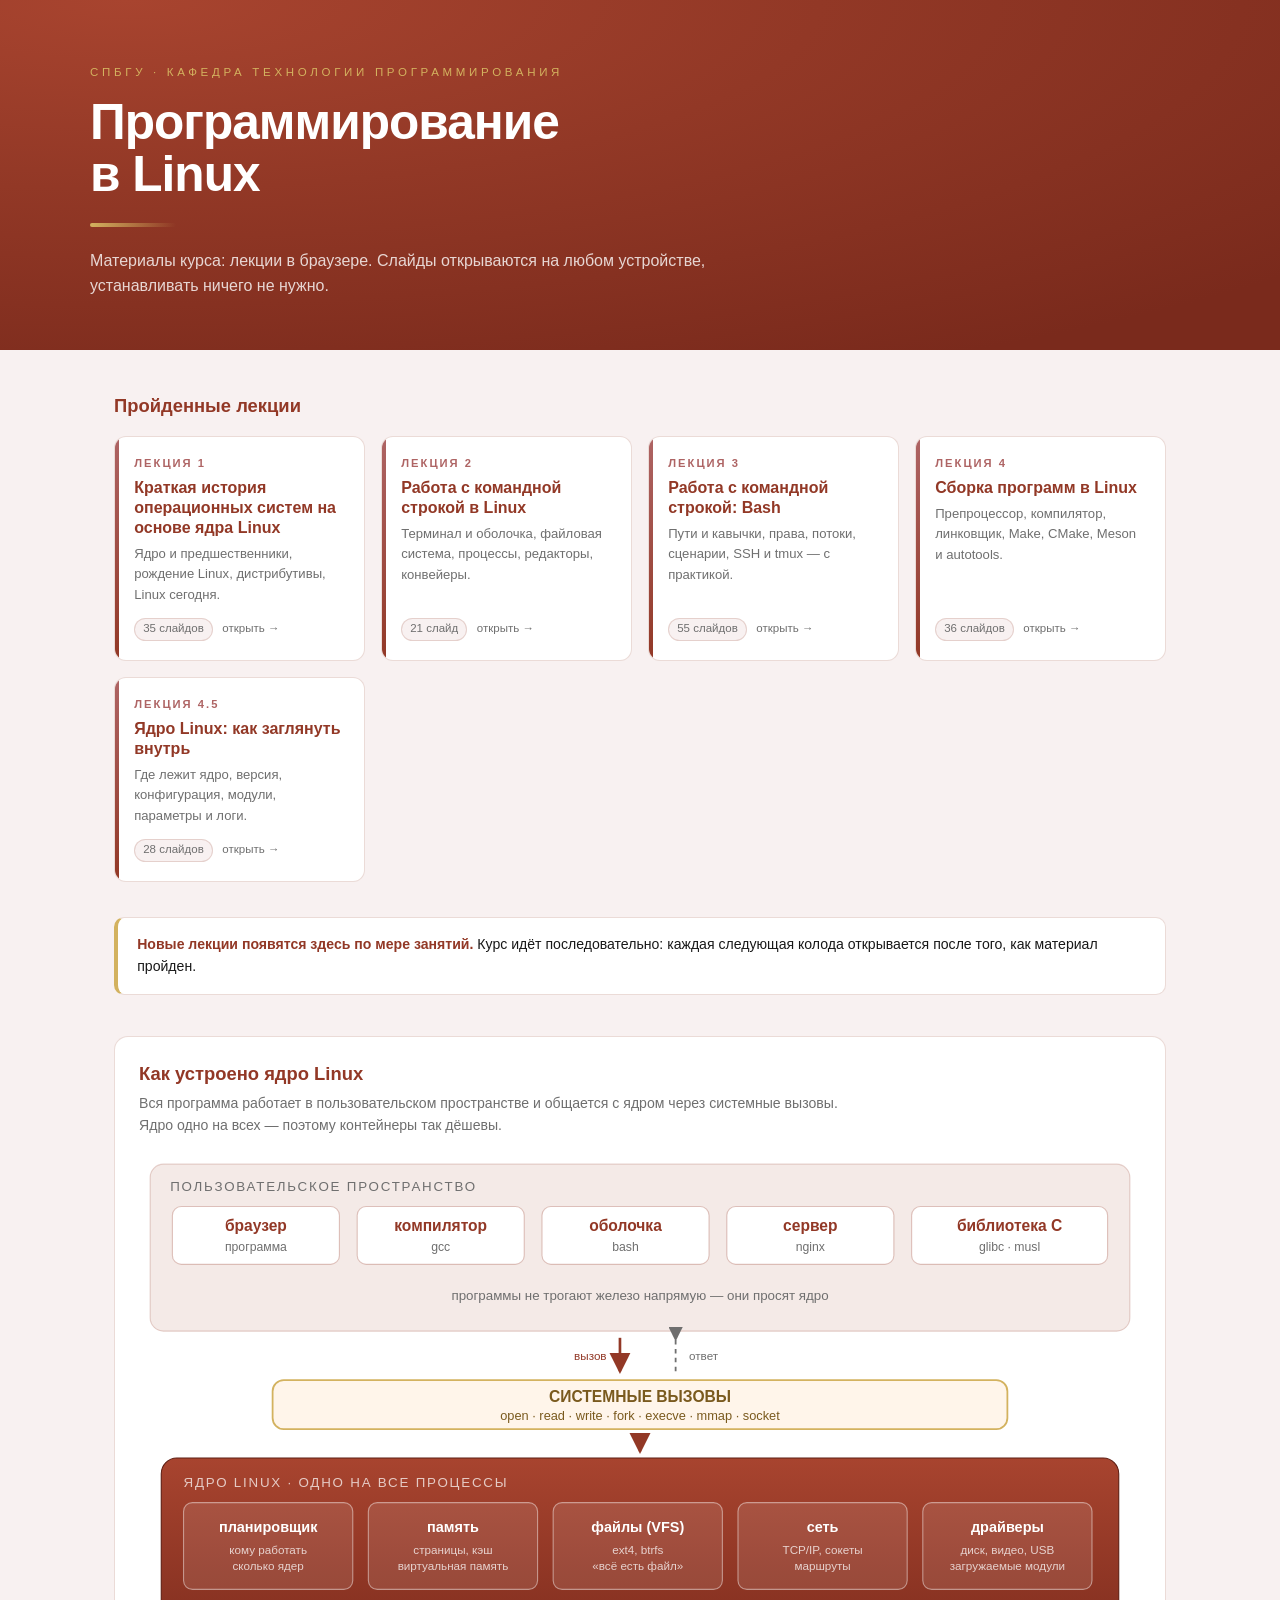
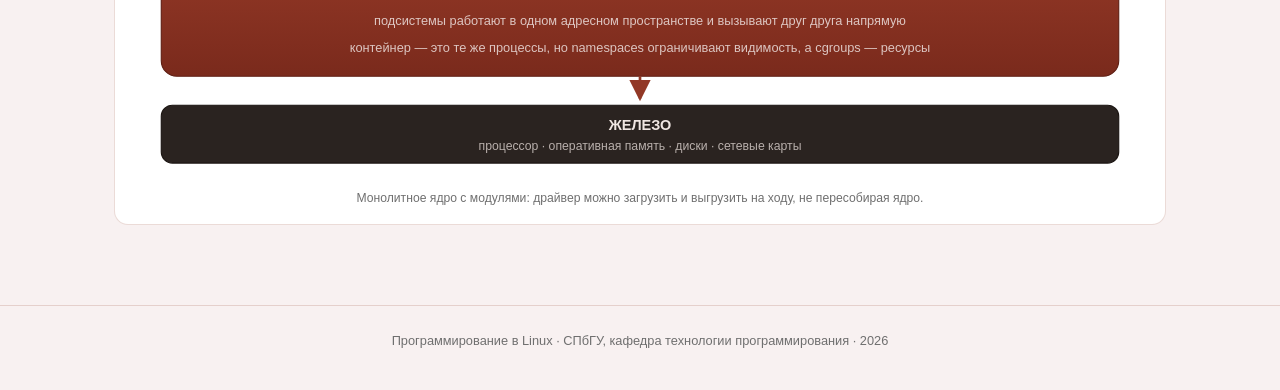
==== commit 3218c1c9: "Сайт: сборка из исходников курса Efreit0r/Programming-in-Linux-course@173bc54423ff547ee28f07917fe5d9" ====
--- a/index.html
+++ b/index.html
@@ -136,7 +136,7 @@
 
   <div class="note">
     <b>Новые лекции появятся здесь по мере занятий.</b> Курс идёт последовательно:
-    каждая следующая лекция открывается после того, как материал пройден.
+    каждая следующая колода открывается после того, как материал пройден.
   </div>
 
   <figure class="kernel">
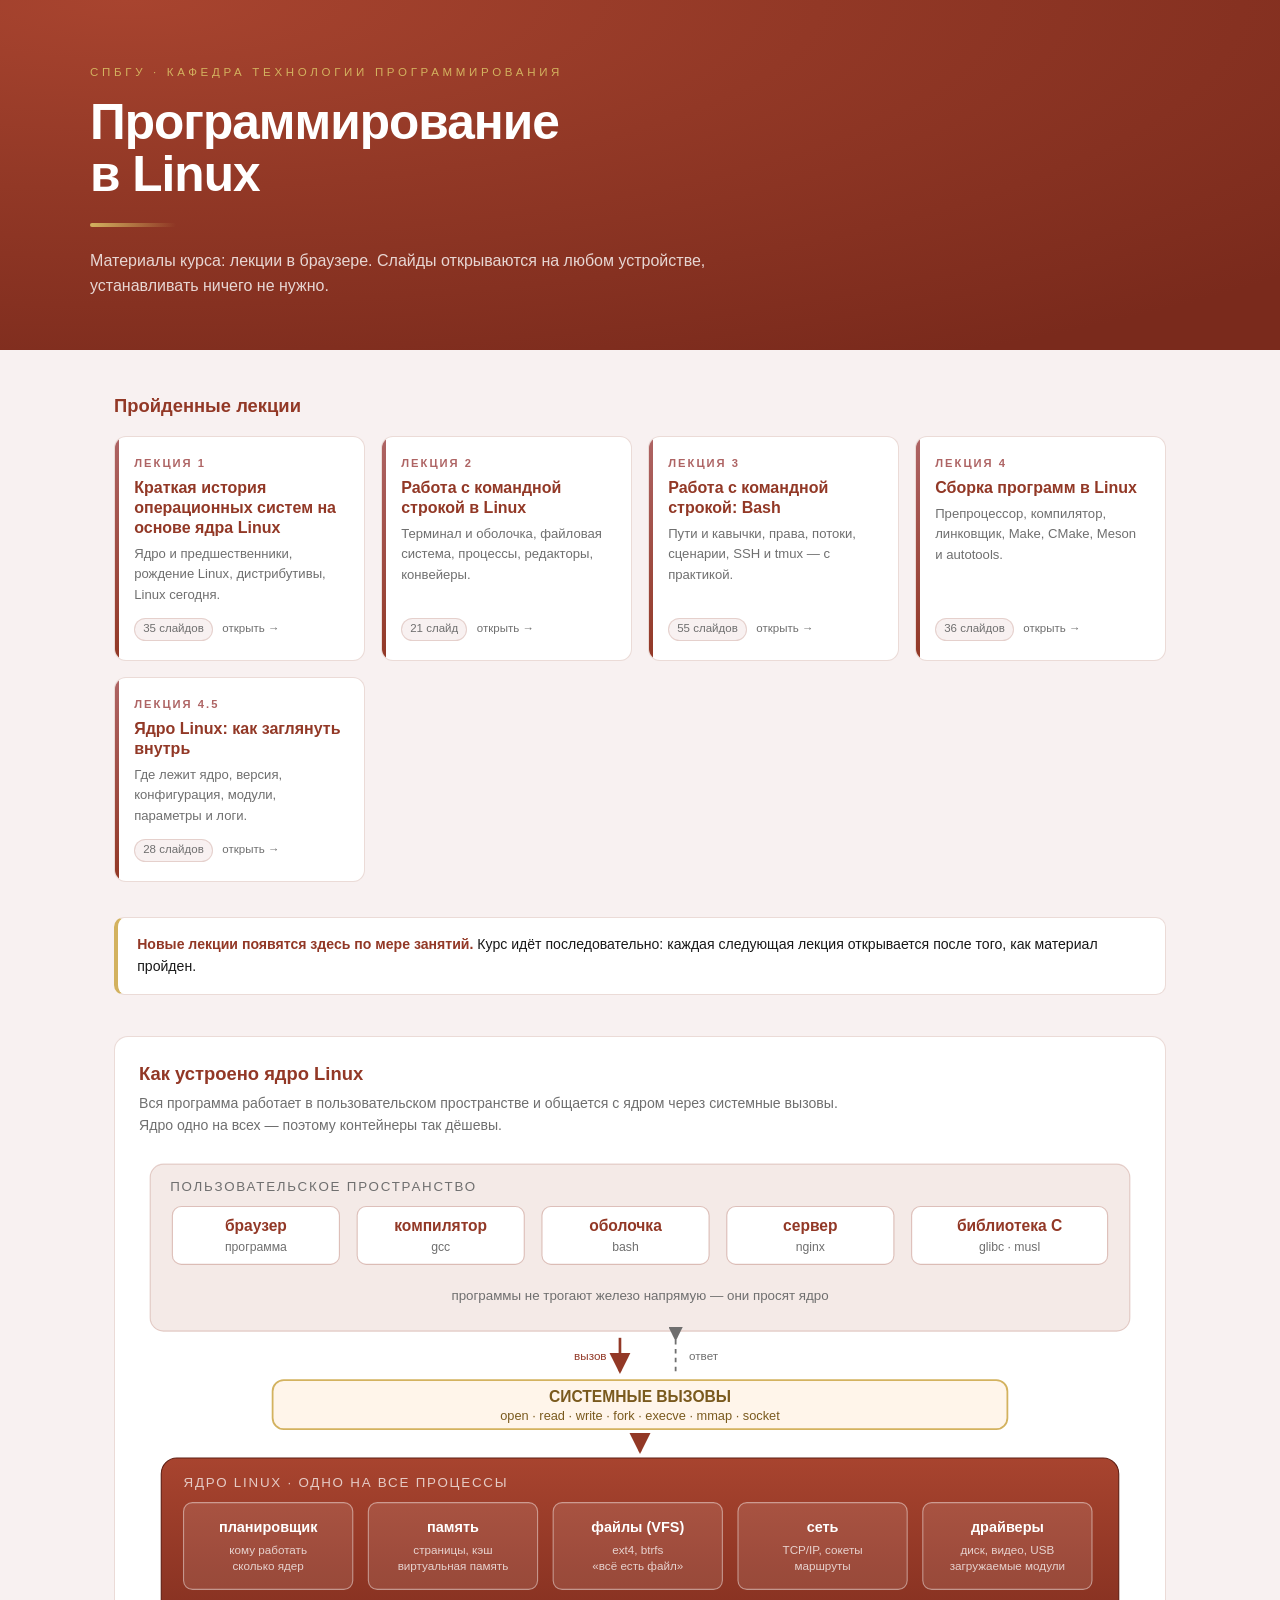
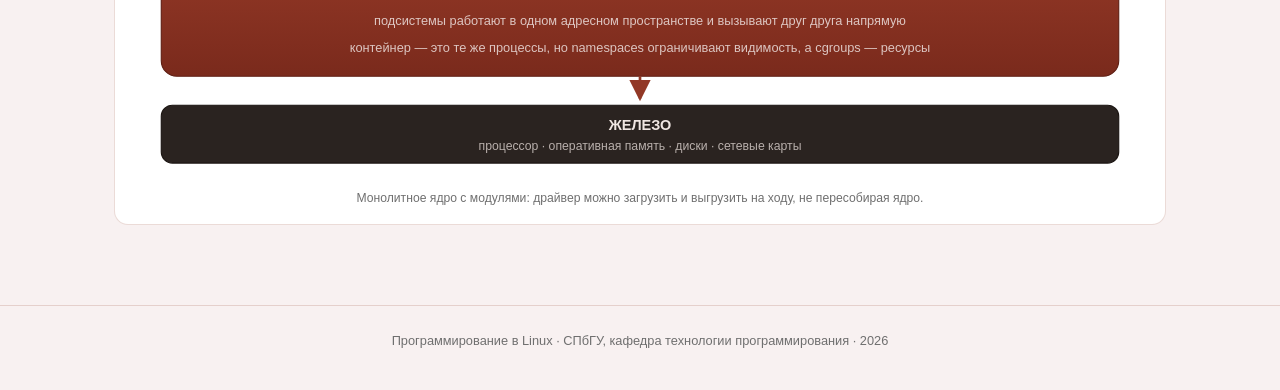
==== commit cf22e887: "Update index.html" ====
--- a/index.html
+++ b/index.html
@@ -136,7 +136,7 @@
 
   <div class="note">
     <b>Новые лекции появятся здесь по мере занятий.</b> Курс идёт последовательно:
-    каждая следующая колода открывается после того, как материал пройден.
+    каждая следующая лекция открывается после того, как материал пройден.
   </div>
 
   <figure class="kernel">
